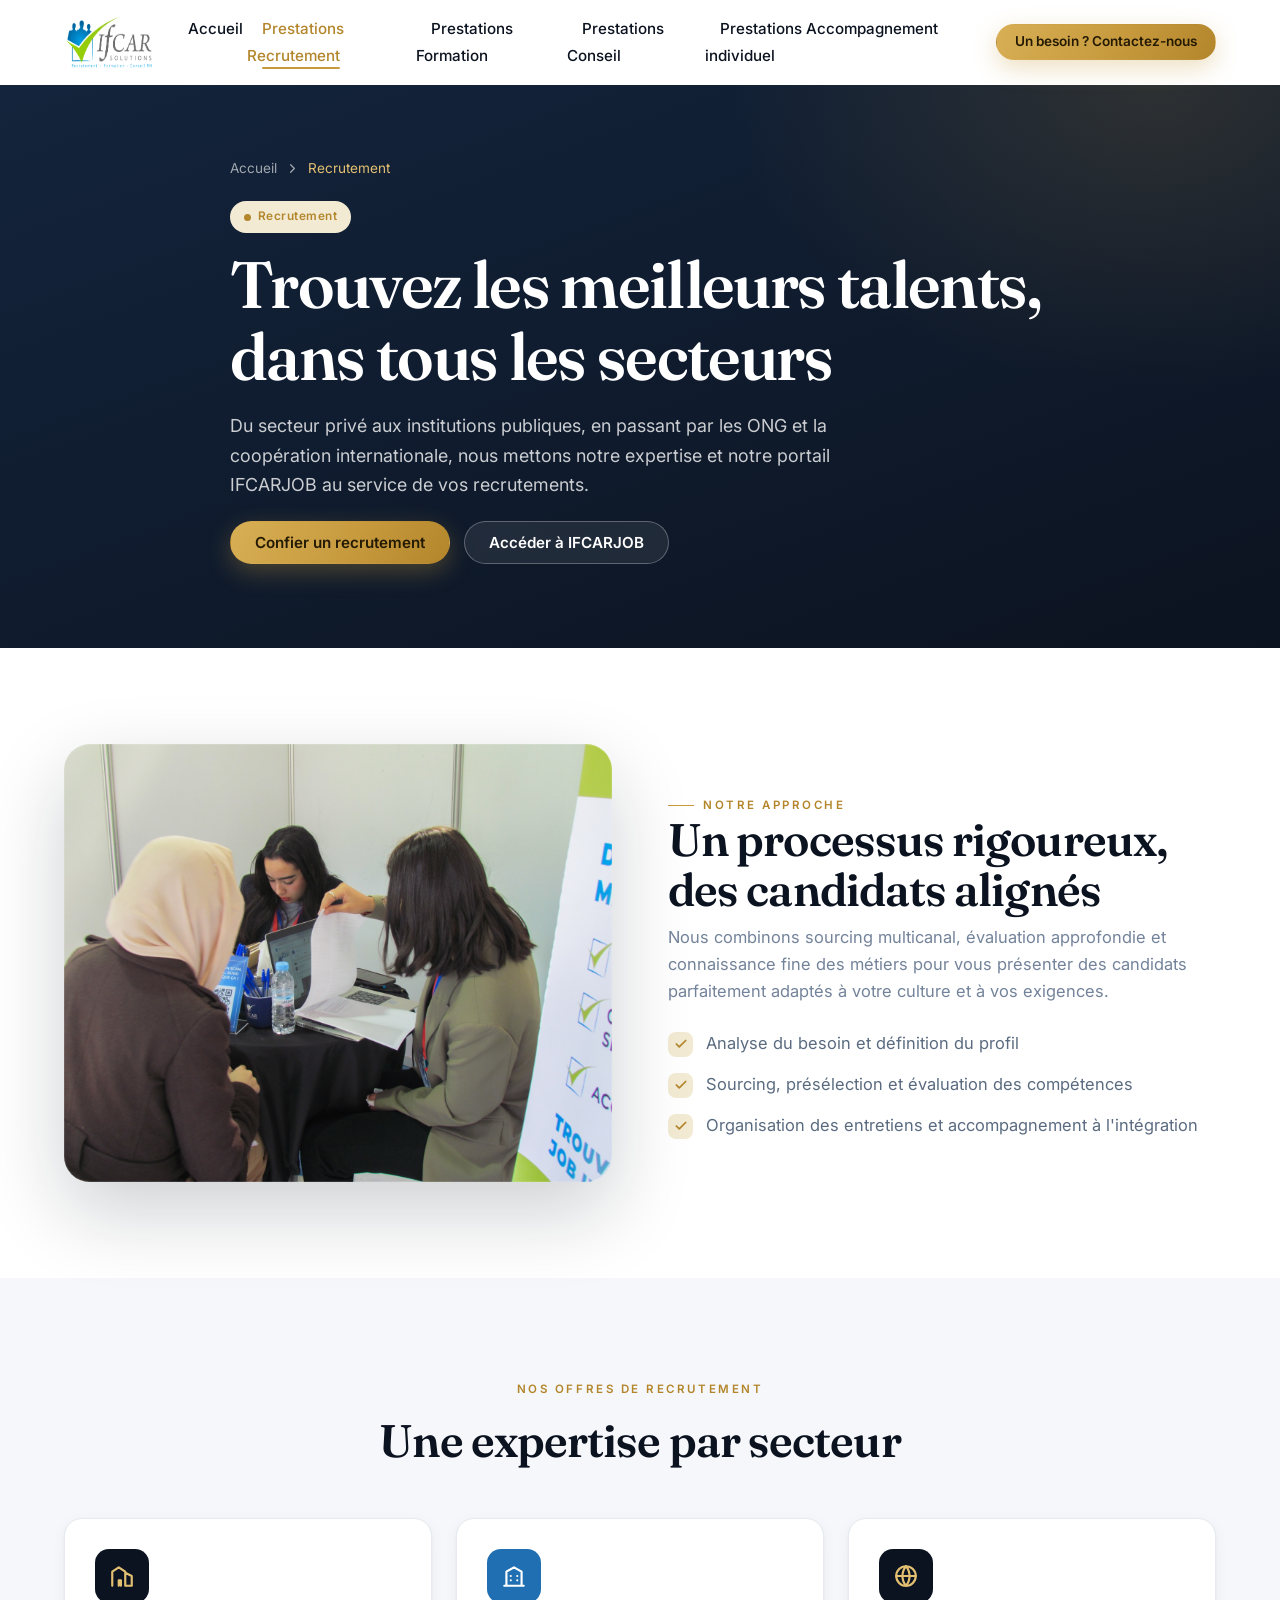
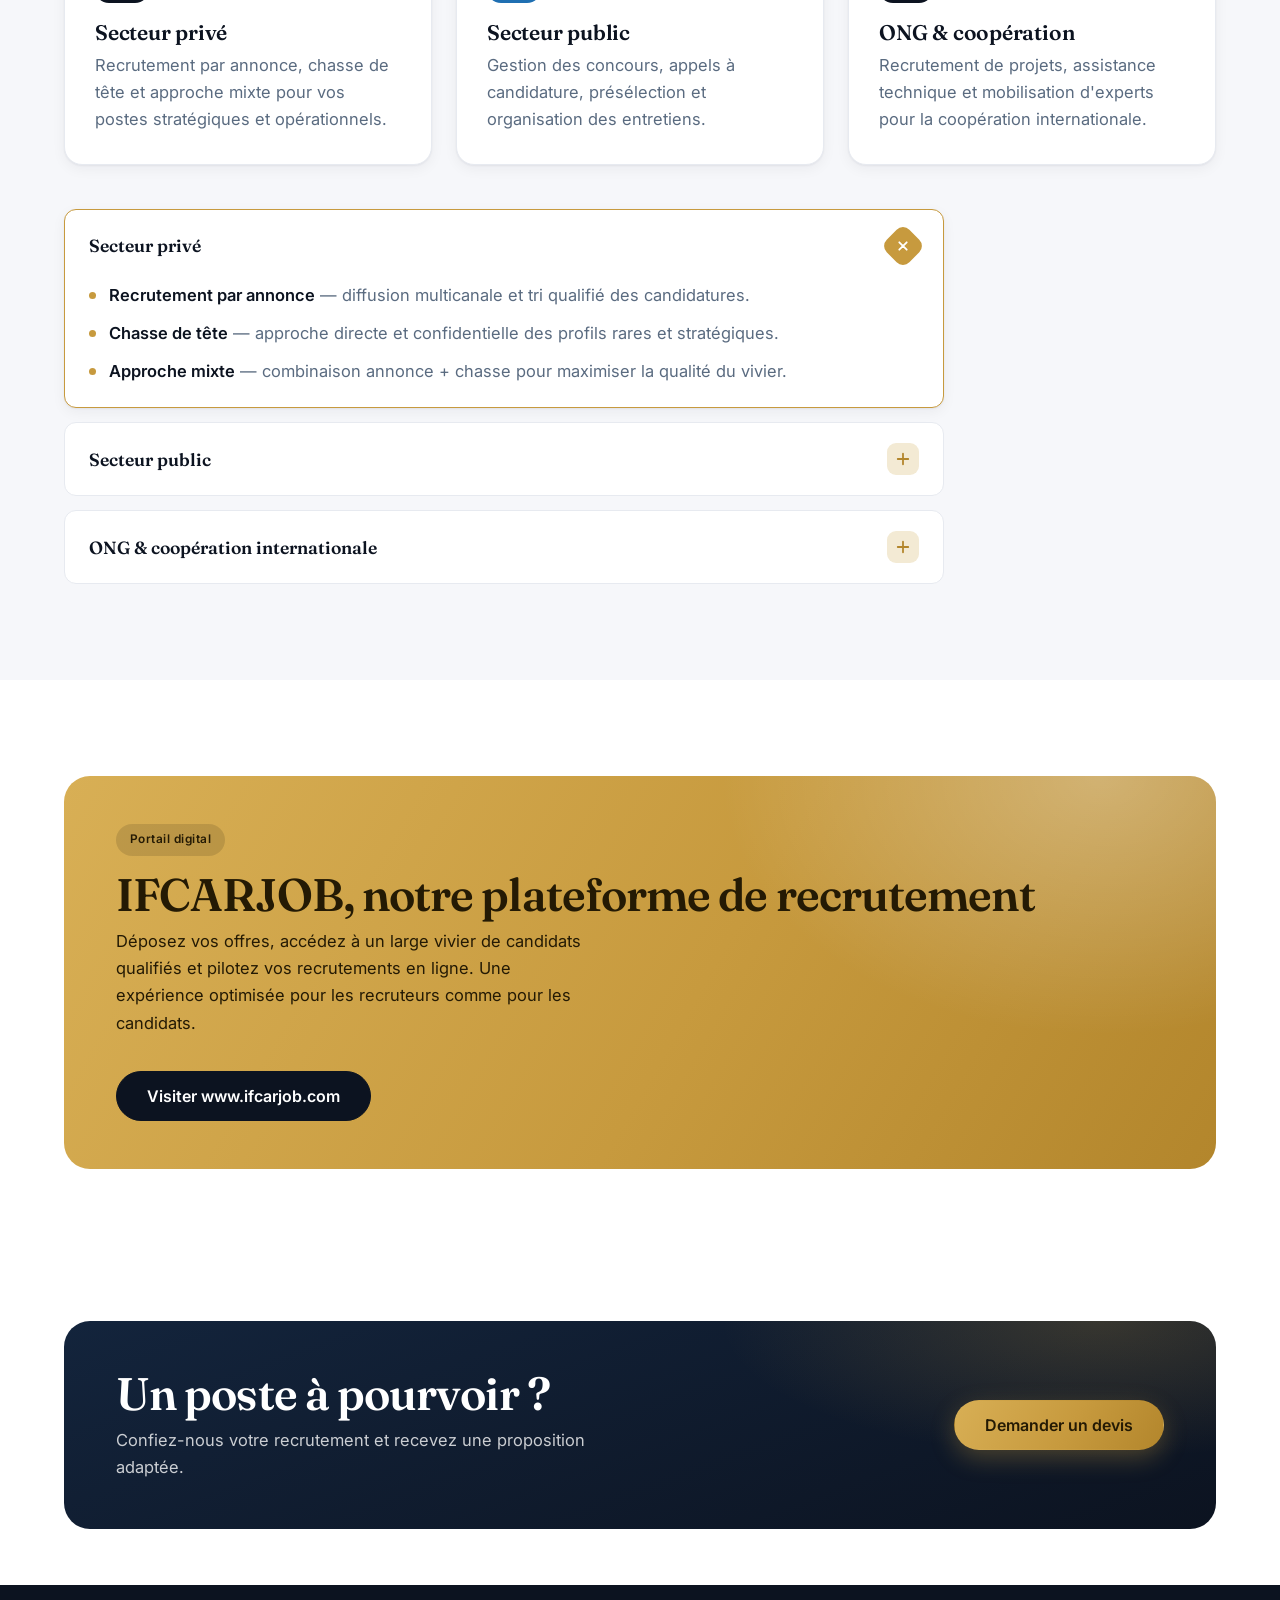
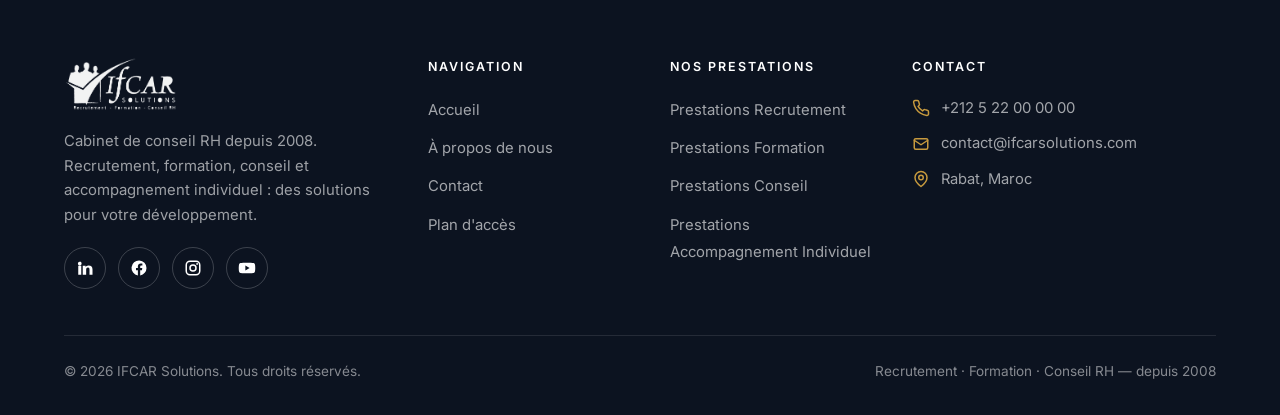
==== recrutement.html @ 1b77c503 "first commit" ====
<!DOCTYPE html>
<html lang="fr">
<head>
<meta charset="UTF-8" />
<meta name="viewport" content="width=device-width, initial-scale=1.0" />
<title>Recrutement — IFCAR Solutions | Privé, Public, ONG & Coopération</title>
<meta name="description" content="Solutions de recrutement IFCAR : secteur privé, public, ONG et coopération internationale. Portail IFCARJOB." />
<meta name="theme-color" content="#0c1320" />
<link rel="icon" type="image/png" sizes="32x32" href="assets/img/favicon-32.png" />
<link rel="apple-touch-icon" href="assets/img/favicon.png" />
<link rel="preconnect" href="https://fonts.googleapis.com" />
<link rel="preconnect" href="https://fonts.gstatic.com" crossorigin />
<link href="https://fonts.googleapis.com/css2?family=Fraunces:ital,opsz,wght@0,9..144,500;0,9..144,600;1,9..144,500&family=Inter:wght@400;500;600;700&display=swap" rel="stylesheet" />
<link rel="stylesheet" href="assets/css/style.css" />
</head>
<body>
<a class="skip-link" href="#main">Aller au contenu</a>

<header class="site-header">
  <div class="container nav">
    <a href="index.html" class="brand" aria-label="IFCAR Solutions — accueil"><img src="assets/img/logo.png" alt="IFCAR Solutions — Recrutement, Formation, Conseil RH" /></a>
    <nav class="nav-desktop" aria-label="Navigation principale">
      <ul class="nav-list">
        <li class="nav-item"><a href="index.html" class="nav-link" data-page="index.html">Accueil</a></li>
        <li class="nav-item"><a target="_blank" rel="noopener" href="recrutement.html" class="nav-link" data-page="recrutement.html">Prestations Recrutement</a></li>
        <li class="nav-item"><a target="_blank" rel="noopener" href="formation.html" class="nav-link" data-page="formation.html">Prestations Formation</a></li>
        <li class="nav-item"><a target="_blank" rel="noopener" href="conseil.html" class="nav-link" data-page="conseil.html">Prestations Conseil</a></li>
        <li class="nav-item"><a target="_blank" rel="noopener" href="accompagnement.html" class="nav-link" data-page="accompagnement.html">Prestations Accompagnement individuel</a></li>
      </ul>
    </nav>
    <div class="nav-actions">
      <a target="_blank" rel="noopener" href="contact.html" class="btn btn--gold btn--sm nav-contact">Un besoin ? Contactez-nous</a>
      <button class="burger" aria-label="Ouvrir le menu" aria-expanded="false" aria-controls="mobileNav"><span></span><span></span><span></span></button>
    </div>
  </div>
</header>

<div class="mobile-nav" id="mobileNav" aria-hidden="true">
  <nav class="mobile-nav__inner" aria-label="Navigation mobile">
    <a href="index.html" class="m-link" data-page="index.html">Accueil <svg viewBox="0 0 24 24" fill="none" stroke="currentColor" stroke-width="2"><path d="m9 6 6 6-6 6" stroke-linecap="round" stroke-linejoin="round"/></svg></a>
    <a target="_blank" rel="noopener" href="recrutement.html" class="m-link" data-page="recrutement.html">Prestations Recrutement <svg viewBox="0 0 24 24" fill="none" stroke="currentColor" stroke-width="2"><path d="m9 6 6 6-6 6" stroke-linecap="round" stroke-linejoin="round"/></svg></a>
    <a target="_blank" rel="noopener" href="formation.html" class="m-link" data-page="formation.html">Prestations Formation <svg viewBox="0 0 24 24" fill="none" stroke="currentColor" stroke-width="2"><path d="m9 6 6 6-6 6" stroke-linecap="round" stroke-linejoin="round"/></svg></a>
    <a target="_blank" rel="noopener" href="conseil.html" class="m-link" data-page="conseil.html">Prestations Conseil <svg viewBox="0 0 24 24" fill="none" stroke="currentColor" stroke-width="2"><path d="m9 6 6 6-6 6" stroke-linecap="round" stroke-linejoin="round"/></svg></a>
    <a target="_blank" rel="noopener" href="accompagnement.html" class="m-link" data-page="accompagnement.html">Prestations Accompagnement individuel <svg viewBox="0 0 24 24" fill="none" stroke="currentColor" stroke-width="2"><path d="m9 6 6 6-6 6" stroke-linecap="round" stroke-linejoin="round"/></svg></a>
    <a target="_blank" rel="noopener" href="contact.html" class="m-link" data-page="contact.html">Contact <svg viewBox="0 0 24 24" fill="none" stroke="currentColor" stroke-width="2"><path d="m9 6 6 6-6 6" stroke-linecap="round" stroke-linejoin="round"/></svg></a>
    <div class="mobile-nav__cta">
      <a target="_blank" rel="noopener" href="contact.html" class="btn btn--gold btn--lg">Un besoin ? Contactez-nous</a>
    </div>
    <div class="mobile-nav__foot">
      <div class="socials">
        <a href="#" aria-label="LinkedIn"><svg viewBox="0 0 24 24" fill="currentColor"><path d="M4.98 3.5A2.5 2.5 0 1 1 5 8.5a2.5 2.5 0 0 1-.02-5zM3 9h4v12H3zM9 9h3.8v1.7h.05c.53-1 1.83-2.05 3.77-2.05C20.5 8.65 22 10.8 22 14v7h-4v-6.2c0-1.5-.03-3.4-2.07-3.4-2.07 0-2.39 1.62-2.39 3.3V21H9z"/></svg></a>
        <a href="#" aria-label="Facebook"><svg viewBox="0 0 24 24" fill="currentColor"><path d="M22 12a10 10 0 1 0-11.5 9.9v-7H8v-2.9h2.5V9.8c0-2.5 1.5-3.9 3.8-3.9 1.1 0 2.2.2 2.2.2v2.5h-1.3c-1.2 0-1.6.8-1.6 1.6v1.8h2.8l-.45 2.9h-2.35v7A10 10 0 0 0 22 12z"/></svg></a>
        <a href="#" aria-label="Instagram"><svg viewBox="0 0 24 24" fill="none" stroke="currentColor" stroke-width="2"><rect x="3" y="3" width="18" height="18" rx="5"/><circle cx="12" cy="12" r="4"/><circle cx="17.5" cy="6.5" r="1.2" fill="currentColor" stroke="none"/></svg></a>
        <a href="#" aria-label="YouTube"><svg viewBox="0 0 24 24" fill="currentColor"><path d="M23 12s0-3.3-.4-4.8a2.5 2.5 0 0 0-1.8-1.8C19.3 5 12 5 12 5s-7.3 0-8.8.4a2.5 2.5 0 0 0-1.8 1.8C1 8.7 1 12 1 12s0 3.3.4 4.8a2.5 2.5 0 0 0 1.8 1.8C4.7 19 12 19 12 19s7.3 0 8.8-.4a2.5 2.5 0 0 0 1.8-1.8C23 15.3 23 12 23 12zM9.8 15.3V8.7l5.7 3.3z"/></svg></a>
      </div>
      <div class="m-contact">
        <a href="tel:+212522000000"><svg viewBox="0 0 24 24" fill="none" stroke="currentColor" stroke-width="2"><path d="M22 16.9v3a2 2 0 0 1-2.2 2 19.8 19.8 0 0 1-8.6-3 19.5 19.5 0 0 1-6-6 19.8 19.8 0 0 1-3-8.6A2 2 0 0 1 4.1 2h3a2 2 0 0 1 2 1.7c.1 1 .4 1.9.7 2.8a2 2 0 0 1-.5 2.1L8.1 9.9a16 16 0 0 0 6 6l1.3-1.3a2 2 0 0 1 2.1-.4c.9.3 1.8.6 2.8.7a2 2 0 0 1 1.7 2z" stroke-linecap="round" stroke-linejoin="round"/></svg>+212 5 22 00 00 00</a>
        <a href="mailto:contact@ifcarsolutions.com"><svg viewBox="0 0 24 24" fill="none" stroke="currentColor" stroke-width="2"><rect x="3" y="5" width="18" height="14" rx="2"/><path d="m3 7 9 6 9-6" stroke-linecap="round" stroke-linejoin="round"/></svg>contact@ifcarsolutions.com</a>
      </div>
    </div>
  </nav>
</div>

<main id="main">

<section class="page-hero">
  <div class="container page-hero__inner">
    <nav class="breadcrumb"><a href="index.html">Accueil</a><svg viewBox="0 0 24 24" fill="none" stroke="currentColor" stroke-width="2"><path d="m9 6 6 6-6 6" stroke-linecap="round" stroke-linejoin="round"/></svg><span>Recrutement</span></nav>
    <span class="pill"><span class="dot"></span>Recrutement</span>
    <h1 class="mt-s">Trouvez les meilleurs talents, dans tous les secteurs</h1>
    <p>Du secteur privé aux institutions publiques, en passant par les ONG et la coopération internationale, nous mettons notre expertise et notre portail IFCARJOB au service de vos recrutements.</p>
    <div class="btn-row mt"><a target="_blank" rel="noopener" href="contact.html" class="btn btn--gold">Confier un recrutement</a><a href="https://www.ifcarjob.com" target="_blank" rel="noopener" class="btn btn--ghost-light">Accéder à IFCARJOB</a></div>
  </div>
</section>

<section class="section">
  <div class="container">
    <div class="split">
      <div class="split__media media-frame reveal"><img src="assets/img/recrutement-conseil.jpg" alt="Entretien de recrutement IFCAR Solutions" /></div>
      <div class="reveal" data-d="2">
        <span class="eyebrow">Notre approche</span>
        <h2>Un processus rigoureux, des candidats alignés</h2>
        <p class="muted mt-s">Nous combinons sourcing multicanal, évaluation approfondie et connaissance fine des métiers pour vous présenter des candidats parfaitement adaptés à votre culture et à vos exigences.</p>
        <ul class="check-list">
          <li><span class="tick"><svg viewBox="0 0 24 24" fill="none" stroke="currentColor" stroke-width="3"><path d="M20 6 9 17l-5-5" stroke-linecap="round" stroke-linejoin="round"/></svg></span><span>Analyse du besoin et définition du profil</span></li>
          <li><span class="tick"><svg viewBox="0 0 24 24" fill="none" stroke="currentColor" stroke-width="3"><path d="M20 6 9 17l-5-5" stroke-linecap="round" stroke-linejoin="round"/></svg></span><span>Sourcing, présélection et évaluation des compétences</span></li>
          <li><span class="tick"><svg viewBox="0 0 24 24" fill="none" stroke="currentColor" stroke-width="3"><path d="M20 6 9 17l-5-5" stroke-linecap="round" stroke-linejoin="round"/></svg></span><span>Organisation des entretiens et accompagnement à l'intégration</span></li>
        </ul>
      </div>
    </div>
  </div>
</section>

<section class="section section--soft">
  <div class="container">
    <div class="section-head center reveal">
      <span class="eyebrow eyebrow--center">Nos offres de recrutement</span>
      <h2>Une expertise par secteur</h2>
    </div>
    <div class="grid g-3" style="margin-bottom:44px">
      <div class="card svc reveal" data-d="1"><div class="ic"><svg viewBox="0 0 24 24" fill="none" stroke="currentColor" stroke-width="2"><path d="M3 21V8l6-4 6 4v13M9 21v-5h2v5M15 21h6V12l-6-3" stroke-linecap="round" stroke-linejoin="round"/></svg></div><h3>Secteur privé</h3><p>Recrutement par annonce, chasse de tête et approche mixte pour vos postes stratégiques et opérationnels.</p></div>
      <div class="card svc is-green reveal" data-d="2"><div class="ic"><svg viewBox="0 0 24 24" fill="none" stroke="currentColor" stroke-width="2"><path d="M3 21h18M5 21V8l7-4 7 4v13M9 12h.01M15 12h.01M9 16h.01M15 16h.01" stroke-linecap="round" stroke-linejoin="round"/></svg></div><h3>Secteur public</h3><p>Gestion des concours, appels à candidature, présélection et organisation des entretiens.</p></div>
      <div class="card svc reveal" data-d="3"><div class="ic"><svg viewBox="0 0 24 24" fill="none" stroke="currentColor" stroke-width="2"><circle cx="12" cy="12" r="9"/><path d="M3 12h18M12 3a14 14 0 0 1 0 18 14 14 0 0 1 0-18z" stroke-linecap="round" stroke-linejoin="round"/></svg></div><h3>ONG & coopération</h3><p>Recrutement de projets, assistance technique et mobilisation d'experts pour la coopération internationale.</p></div>
    </div>

    <div class="accordion" data-single="true">
      <div class="acc-item open">
        <button class="acc-head">Secteur privé <span class="plus"><svg viewBox="0 0 24 24" fill="none" stroke="currentColor" stroke-width="2.4"><path d="M12 5v14M5 12h14" stroke-linecap="round"/></svg></span></button>
        <div class="acc-body"><div class="acc-body__inner"><ul>
          <li><strong>Recrutement par annonce</strong> — diffusion multicanale et tri qualifié des candidatures.</li>
          <li><strong>Chasse de tête</strong> — approche directe et confidentielle des profils rares et stratégiques.</li>
          <li><strong>Approche mixte</strong> — combinaison annonce + chasse pour maximiser la qualité du vivier.</li>
        </ul></div></div>
      </div>
      <div class="acc-item">
        <button class="acc-head">Secteur public <span class="plus"><svg viewBox="0 0 24 24" fill="none" stroke="currentColor" stroke-width="2.4"><path d="M12 5v14M5 12h14" stroke-linecap="round"/></svg></span></button>
        <div class="acc-body"><div class="acc-body__inner"><ul>
          <li><strong>Gestion des concours</strong> — organisation complète et conforme à la réglementation.</li>
          <li><strong>Appels à candidature</strong> — rédaction, diffusion et gestion des candidatures.</li>
          <li><strong>Présélection</strong> — évaluation objective sur la base de critères définis.</li>
          <li><strong>Organisation des entretiens</strong> — logistique, jurys et grilles d'évaluation.</li>
        </ul></div></div>
      </div>
      <div class="acc-item">
        <button class="acc-head">ONG & coopération internationale <span class="plus"><svg viewBox="0 0 24 24" fill="none" stroke="currentColor" stroke-width="2.4"><path d="M12 5v14M5 12h14" stroke-linecap="round"/></svg></span></button>
        <div class="acc-body"><div class="acc-body__inner"><ul>
          <li><strong>Recrutement de projets</strong> — mobilisation rapide d'équipes pour vos programmes.</li>
          <li><strong>Assistance technique</strong> — identification et mise à disposition d'experts qualifiés.</li>
          <li><strong>Conformité bailleurs</strong> — processus alignés sur les exigences des partenaires internationaux.</li>
        </ul></div></div>
      </div>
    </div>
  </div>
</section>

<section class="section">
  <div class="container">
    <div class="cta-band cta-band--gold reveal">
      <div class="cta-band__inner">
        <div>
          <span class="pill" style="background:rgba(0,0,0,.12);color:#241a04">Portail digital</span>
          <h2 style="margin-top:14px">IFCARJOB, notre plateforme de recrutement</h2>
          <p>Déposez vos offres, accédez à un large vivier de candidats qualifiés et pilotez vos recrutements en ligne. Une expérience optimisée pour les recruteurs comme pour les candidats.</p>
        </div>
        <div class="btn-row"><a href="https://www.ifcarjob.com" target="_blank" rel="noopener" class="btn btn--primary btn--lg">Visiter www.ifcarjob.com</a></div>
      </div>
    </div>
  </div>
</section>

<section class="section--tight">
  <div class="container">
    <div class="cta-band reveal">
      <div class="cta-band__inner">
        <div><h2>Un poste à pourvoir ?</h2><p>Confiez-nous votre recrutement et recevez une proposition adaptée.</p></div>
        <div class="btn-row"><a target="_blank" rel="noopener" href="contact.html" class="btn btn--gold btn--lg">Demander un devis</a></div>
      </div>
    </div>
  </div>
</section>

</main>

<footer class="footer">
  <div class="container">
    <div class="footer__grid">
      <div class="footer__brand">
        <img src="assets/img/logo.png" alt="IFCAR Solutions" />
        <p>Cabinet de conseil RH depuis 2008. Recrutement, formation, conseil et accompagnement individuel : des solutions pour votre développement.</p>
        <div class="socials">
          <a href="#" aria-label="LinkedIn"><svg viewBox="0 0 24 24" fill="currentColor"><path d="M4.98 3.5A2.5 2.5 0 1 1 5 8.5a2.5 2.5 0 0 1-.02-5zM3 9h4v12H3zM9 9h3.8v1.7h.05c.53-1 1.83-2.05 3.77-2.05C20.5 8.65 22 10.8 22 14v7h-4v-6.2c0-1.5-.03-3.4-2.07-3.4-2.07 0-2.39 1.62-2.39 3.3V21H9z"/></svg></a>
          <a href="#" aria-label="Facebook"><svg viewBox="0 0 24 24" fill="currentColor"><path d="M22 12a10 10 0 1 0-11.5 9.9v-7H8v-2.9h2.5V9.8c0-2.5 1.5-3.9 3.8-3.9 1.1 0 2.2.2 2.2.2v2.5h-1.3c-1.2 0-1.6.8-1.6 1.6v1.8h2.8l-.45 2.9h-2.35v7A10 10 0 0 0 22 12z"/></svg></a>
          <a href="#" aria-label="Instagram"><svg viewBox="0 0 24 24" fill="none" stroke="currentColor" stroke-width="2"><rect x="3" y="3" width="18" height="18" rx="5"/><circle cx="12" cy="12" r="4"/><circle cx="17.5" cy="6.5" r="1.2" fill="currentColor" stroke="none"/></svg></a>
          <a href="#" aria-label="YouTube"><svg viewBox="0 0 24 24" fill="currentColor"><path d="M23 12s0-3.3-.4-4.8a2.5 2.5 0 0 0-1.8-1.8C19.3 5 12 5 12 5s-7.3 0-8.8.4a2.5 2.5 0 0 0-1.8 1.8C1 8.7 1 12 1 12s0 3.3.4 4.8a2.5 2.5 0 0 0 1.8 1.8C4.7 19 12 19 12 19s7.3 0 8.8-.4a2.5 2.5 0 0 0 1.8-1.8C23 15.3 23 12 23 12zM9.8 15.3V8.7l5.7 3.3z"/></svg></a>
        </div>
      </div>
      <div><h5>Navigation</h5><ul><li><a href="index.html">Accueil</a></li><li><a target="_blank" rel="noopener" href="a-propos.html">À propos de nous</a></li><li><a target="_blank" rel="noopener" href="contact.html">Contact</a></li><li><a target="_blank" rel="noopener" href="contact.html#map">Plan d'accès</a></li></ul></div>
      <div><h5>Nos prestations</h5><ul><li><a target="_blank" rel="noopener" href="recrutement.html">Prestations Recrutement</a></li><li><a target="_blank" rel="noopener" href="formation.html">Prestations Formation</a></li><li><a target="_blank" rel="noopener" href="conseil.html">Prestations Conseil</a></li><li><a target="_blank" rel="noopener" href="accompagnement.html">Prestations Accompagnement Individuel</a></li></ul></div>
      <div>
        <h5>Contact</h5>
        <ul class="foot-contact">
          <li><svg viewBox="0 0 24 24" fill="none" stroke="currentColor" stroke-width="2"><path d="M22 16.9v3a2 2 0 0 1-2.2 2 19.8 19.8 0 0 1-8.6-3 19.5 19.5 0 0 1-6-6 19.8 19.8 0 0 1-3-8.6A2 2 0 0 1 4.1 2h3a2 2 0 0 1 2 1.7c.1 1 .4 1.9.7 2.8a2 2 0 0 1-.5 2.1L8.1 9.9a16 16 0 0 0 6 6l1.3-1.3a2 2 0 0 1 2.1-.4c.9.3 1.8.6 2.8.7a2 2 0 0 1 1.7 2z" stroke-linecap="round" stroke-linejoin="round"/></svg><a href="tel:+212522000000">+212 5 22 00 00 00</a></li>
          <li><svg viewBox="0 0 24 24" fill="none" stroke="currentColor" stroke-width="2"><rect x="3" y="5" width="18" height="14" rx="2"/><path d="m3 7 9 6 9-6" stroke-linecap="round" stroke-linejoin="round"/></svg><a href="mailto:contact@ifcarsolutions.com">contact@ifcarsolutions.com</a></li>
          <li><svg viewBox="0 0 24 24" fill="none" stroke="currentColor" stroke-width="2"><path d="M20 10c0 6-8 12-8 12s-8-6-8-12a8 8 0 0 1 16 0z" stroke-linecap="round" stroke-linejoin="round"/><circle cx="12" cy="10" r="3"/></svg><span>Rabat, Maroc</span></li>
        </ul>
      </div>
    </div>
    <div class="footer__bottom">
      <span>© <span id="year">2026</span> IFCAR Solutions. Tous droits réservés.</span>
      <span>Recrutement · Formation · Conseil RH — depuis 2008</span>
    </div>
  </div>
</footer>

<a target="_blank" rel="noopener" href="contact.html" class="btn btn--gold float-cta">Prendre RDV</a>

<script src="assets/js/main.js"></script>
</body>
</html>
---- assets/css/style.css ----
/* =================================================================
   IFCAR SOLUTIONS — Proposition 4
   « Editorial Corporate » — design premium, sombre & doré
   ================================================================= */

/* ---------- Tokens ---------- */
:root{
  --ink:#0c1320;          /* near-black navy */
  --ink-2:#111c2e;
  --navy:#0f2138;         /* deep brand navy */
  --navy-soft:#16304f;
  --slate:#5a6b80;
  --muted:#73839a;
  --line:#e7eaf0;
  --line-2:#1e3149;       /* on dark */
  --paper:#ffffff;
  --paper-2:#f6f7fa;      /* soft grey section */
  --paper-3:#eef1f6;
  --cream:#f8f5ee;        /* warm soft for accent areas */

  --gold:#c79a3e;         /* primary accent — gold */
  --gold-2:#b3862c;
  --gold-soft:#f3ead4;
  --blue:#1f6fb2;         /* secondary accent — IFCAR blue */
  --blue-2:#175a92;
  --blue-soft:#e7f0f8;

  --grad-gold:linear-gradient(120deg,#d8af55 0%,#c79a3e 55%,#b3862c 100%);
  --grad-navy:linear-gradient(160deg,#13243c 0%,#0c1320 100%);

  --radius:18px;
  --radius-sm:12px;
  --radius-lg:26px;
  --shadow-sm:0 1px 2px rgba(12,19,32,.05),0 4px 14px rgba(12,19,32,.05);
  --shadow:0 10px 40px rgba(12,19,32,.10);
  --shadow-lg:0 30px 80px rgba(12,19,32,.20);

  --ff-serif:"Fraunces",Georgia,"Times New Roman",serif;
  --ff-sans:"Inter",system-ui,-apple-system,Segoe UI,Roboto,Helvetica,Arial,sans-serif;
  --container:1200px;
}

/* ---------- Reset ---------- */
*,*::before,*::after{box-sizing:border-box}
*{margin:0}
html{scroll-behavior:smooth;-webkit-text-size-adjust:100%}
body{
  font-family:var(--ff-sans);
  color:var(--ink);
  background:var(--paper);
  line-height:1.65;
  font-size:16.5px;
  -webkit-font-smoothing:antialiased;
  text-rendering:optimizeLegibility;
  overflow-x:hidden;
}
img{max-width:100%;display:block;height:auto}
a{color:inherit;text-decoration:none}
button{font-family:inherit;cursor:pointer}
ul{list-style:none;padding:0}
svg{display:block}

/* ---------- Typography ---------- */
h1,h2,h3,h4{font-family:var(--ff-serif);font-weight:600;line-height:1.1;letter-spacing:-.01em;color:var(--ink)}
h1{font-size:clamp(2.5rem,5.4vw,4.1rem);letter-spacing:-.025em}
h2{font-size:clamp(1.9rem,3.6vw,2.85rem);letter-spacing:-.02em}
h3{font-size:1.32rem;letter-spacing:-.01em}
h4{font-size:1.06rem}
h1 .accent,h2 .accent{color:var(--gold-2);font-style:italic}
p{color:var(--slate)}
.muted{color:var(--muted)}
strong{color:var(--ink);font-weight:600}

.container{width:100%;max-width:var(--container);margin-inline:auto;padding-inline:24px}

.eyebrow{
  display:inline-flex;align-items:center;gap:9px;
  font-family:var(--ff-sans);font-weight:600;font-size:.72rem;letter-spacing:.22em;
  text-transform:uppercase;color:var(--gold-2);
}
.eyebrow::before{content:"";width:26px;height:1.5px;background:var(--gold);display:inline-block}
.eyebrow--center{justify-content:center}
.eyebrow--center::before{display:none}
.eyebrow--light{color:#d8b25e}

.lead{font-size:1.12rem;color:var(--slate);max-width:62ch}
.center{text-align:center}
.mt-s{margin-top:.55rem}.mt{margin-top:1.3rem}.mt-l{margin-top:2.2rem}

/* ---------- Buttons ---------- */
.btn{
  display:inline-flex;align-items:center;justify-content:center;gap:10px;
  font-family:var(--ff-sans);font-weight:600;font-size:.95rem;
  padding:13px 24px;border-radius:999px;border:1px solid transparent;
  transition:transform .25s,box-shadow .25s,background .25s,color .25s,border-color .25s;
  white-space:nowrap;line-height:1;
}
.btn svg{width:18px;height:18px}
.btn--primary{background:var(--ink);color:#fff;border-color:var(--ink)}
.btn--primary:hover{transform:translateY(-2px);box-shadow:var(--shadow);background:#1a2740}
.btn--gold{background:var(--grad-gold);color:#241a04;border-color:transparent;box-shadow:0 8px 24px rgba(199,154,62,.32)}
.btn--gold:hover{transform:translateY(-2px);box-shadow:0 14px 34px rgba(199,154,62,.42)}
.btn--blue{background:var(--blue);color:#fff}
.btn--blue:hover{transform:translateY(-2px);background:var(--blue-2);box-shadow:var(--shadow)}
.btn--outline{background:transparent;color:var(--ink);border-color:#cfd6e0}
.btn--outline:hover{border-color:var(--ink);transform:translateY(-2px)}
.btn--ghost-light{background:rgba(255,255,255,.08);color:#fff;border-color:rgba(255,255,255,.28);backdrop-filter:blur(6px)}
.btn--ghost-light:hover{background:rgba(255,255,255,.16);transform:translateY(-2px)}
.btn--lg{padding:16px 30px;font-size:1rem}
.btn--sm{padding:10px 18px;font-size:.85rem}
.btn-row{display:flex;flex-wrap:wrap;gap:14px;align-items:center}

.pill{
  display:inline-flex;align-items:center;gap:7px;font-family:var(--ff-sans);
  font-weight:600;font-size:.74rem;letter-spacing:.04em;
  padding:6px 14px;border-radius:999px;background:var(--gold-soft);color:var(--gold-2);
}
.pill.green{background:var(--blue-soft);color:var(--blue-2)}
.pill .dot{width:7px;height:7px;border-radius:50%;background:currentColor}

.skip-link{position:absolute;left:-999px;top:0;background:var(--ink);color:#fff;padding:10px 16px;z-index:200;border-radius:0 0 8px 0}
.skip-link:focus{left:0}

/* ---------- Header ---------- */
.site-header{
  position:sticky;top:0;z-index:90;
  background:rgba(255,255,255,.82);
  backdrop-filter:saturate(160%) blur(14px);
  border-bottom:1px solid transparent;
  transition:transform .4s cubic-bezier(.4,0,.2,1),background .3s,border-color .3s,box-shadow .3s;
}
.site-header.scrolled{border-bottom-color:var(--line);box-shadow:0 8px 30px rgba(12,19,32,.06)}
.site-header.nav-hidden{transform:translateY(-100%)}
.nav{display:flex;align-items:center;justify-content:space-between;gap:20px;height:84px;transition:height .3s}
.site-header.scrolled .nav{height:70px}
.brand img{height:54px;width:auto;transition:height .3s}
.site-header.scrolled .brand img{height:46px}

.nav-desktop{margin-left:auto}
.nav-list{display:flex;align-items:center;gap:4px}
.nav-link{
  position:relative;font-weight:500;font-size:.95rem;color:var(--ink);
  padding:10px 15px;border-radius:10px;transition:color .2s,background .2s;
}
.nav-link::after{
  content:"";position:absolute;left:15px;right:15px;bottom:6px;height:2px;
  background:var(--gold);transform:scaleX(0);transform-origin:left;
  transition:transform .28s ease;border-radius:2px;
}
.nav-link:hover{color:var(--gold-2)}
.nav-link:hover::after,.nav-link.active::after{transform:scaleX(1)}
.nav-link.active{color:var(--gold-2)}

.nav-actions{display:flex;align-items:center;gap:14px;margin-left:18px}
.nav-contact{display:inline-flex}

/* burger */
.burger{display:none;width:46px;height:46px;border:1px solid var(--line);border-radius:12px;background:#fff;position:relative}
.burger span{position:absolute;left:12px;right:12px;height:2px;background:var(--ink);border-radius:2px;transition:.3s;top:50%}
.burger span:nth-child(1){transform:translateY(-7px)}
.burger span:nth-child(3){transform:translateY(7px)}
body.nav-open .burger span:nth-child(1){transform:rotate(45deg)}
body.nav-open .burger span:nth-child(2){opacity:0}
body.nav-open .burger span:nth-child(3){transform:rotate(-45deg)}

/* mobile nav */
.mobile-nav{
  position:fixed;inset:0;z-index:80;background:var(--ink);color:#fff;
  padding:96px 24px 32px;transform:translateY(-100%);transition:transform .45s cubic-bezier(.4,0,.2,1);
  overflow-y:auto;visibility:hidden;
}
.mobile-nav.open{transform:translateY(0);visibility:visible}
.mobile-nav__inner{max-width:560px;margin-inline:auto;display:flex;flex-direction:column}
.m-link{
  display:flex;align-items:center;justify-content:space-between;
  font-family:var(--ff-serif);font-size:1.5rem;padding:16px 4px;
  border-bottom:1px solid rgba(255,255,255,.12);color:#fff;
}
.m-link svg{width:22px;height:22px;color:var(--gold)}
.m-link.active{color:var(--gold)}
.mobile-nav__cta{display:grid;gap:12px;margin-top:26px}
.mobile-nav__foot{margin-top:30px;border-top:1px solid rgba(255,255,255,.12);padding-top:24px}
.socials{display:flex;gap:12px}
.socials a{width:42px;height:42px;border-radius:50%;border:1px solid rgba(255,255,255,.2);display:grid;place-items:center;color:#fff;transition:.25s}
.socials a:hover{background:var(--gold);border-color:var(--gold);color:var(--ink)}
.socials svg{width:18px;height:18px}
.m-contact{margin-top:20px;display:grid;gap:12px}
.m-contact a{display:flex;align-items:center;gap:10px;color:rgba(255,255,255,.85)}
.m-contact svg{width:18px;height:18px;color:var(--gold)}

/* ---------- Section rhythm ---------- */
.section{padding:96px 0}
.section--tight{padding:56px 0}
.section--soft{background:var(--paper-2)}
.section--cream{background:var(--cream)}
.section--dark{background:var(--ink);color:#fff}
.section--dark h1,.section--dark h2,.section--dark h3,.section--dark h4{color:#fff}
.section--dark p{color:rgba(255,255,255,.72)}
.section-head{max-width:760px;margin-bottom:52px}
.section-head.center{margin-inline:auto;text-align:center}
.section-head h2{margin-top:14px}
.section-head .lead{margin-top:16px}
.section-head.center .lead{margin-inline:auto}

/* ---------- Hero (home) ---------- */
.hero{position:relative;background:var(--grad-navy);color:#fff;overflow:hidden;isolation:isolate}
.hero::before{
  content:"";position:absolute;inset:0;z-index:-1;
  background:
    radial-gradient(60% 80% at 85% 10%,rgba(199,154,62,.20),transparent 60%),
    radial-gradient(50% 60% at 8% 90%,rgba(31,111,178,.22),transparent 60%);
}
.hero::after{
  content:"";position:absolute;inset:0;z-index:-1;opacity:.4;
  background-image:linear-gradient(rgba(255,255,255,.04) 1px,transparent 1px),linear-gradient(90deg,rgba(255,255,255,.04) 1px,transparent 1px);
  background-size:64px 64px;mask-image:radial-gradient(circle at 50% 30%,#000,transparent 80%);
}
.hero__inner{padding:104px 0 110px;display:grid;grid-template-columns:1.15fr .85fr;gap:56px;align-items:center}
.hero__inner--simple{grid-template-columns:1fr;max-width:920px;padding:42px 0 48px}
.hero__inner--simple h1{font-size:clamp(1.8rem,3.4vw,2.6rem);margin-top:12px}
.hero__inner--simple p{max-width:64ch;font-size:1.04rem;margin-top:14px}
.hero__inner--simple .btn-row{margin-top:24px}
#metiers{padding-top:60px;scroll-margin-top:80px}
.hero h1{color:#fff;margin-top:18px}
.hero h1 .accent{color:#e3c071}
.hero p{color:rgba(255,255,255,.78);font-size:1.16rem;max-width:54ch;margin-top:20px}
.hero .btn-row{margin-top:34px}
.hero__meta{display:flex;gap:34px;margin-top:46px;flex-wrap:wrap}
.hero__meta .m{display:flex;flex-direction:column}
.hero__meta .m b{font-family:var(--ff-serif);font-size:2rem;color:#fff;line-height:1}
.hero__meta .m span{font-size:.82rem;color:rgba(255,255,255,.6);margin-top:6px;letter-spacing:.02em}
.hero__meta .m+ .m{padding-left:34px;border-left:1px solid rgba(255,255,255,.14)}

/* hero side card stack */
.hero__aside{position:relative}
.hero-card{
  background:rgba(255,255,255,.06);border:1px solid rgba(255,255,255,.14);
  border-radius:var(--radius-lg);padding:30px;backdrop-filter:blur(8px);
}
.hero-card h3{color:#fff;font-size:1.15rem}
.hero-card .hc-row{display:flex;align-items:center;gap:14px;padding:15px 0;border-bottom:1px solid rgba(255,255,255,.1)}
.hero-card .hc-row:last-child{border-bottom:0;padding-bottom:0}
.hero-card .hc-ic{width:42px;height:42px;border-radius:12px;background:rgba(199,154,62,.16);color:#e3c071;display:grid;place-items:center;flex:none}
.hero-card .hc-ic svg{width:22px;height:22px}
.hero-card .hc-row strong{color:#fff;display:block;font-size:.98rem}
.hero-card .hc-row small{color:rgba(255,255,255,.6);font-size:.82rem}

/* page hero (interior) */
.page-hero{position:relative;background:var(--grad-navy);color:#fff;overflow:hidden;isolation:isolate}
.page-hero::before{content:"";position:absolute;inset:0;z-index:-1;background:radial-gradient(55% 90% at 90% 0%,rgba(199,154,62,.16),transparent 60%)}
.page-hero__inner{padding:72px 0 84px;max-width:820px}
.page-hero h1{color:#fff;margin-top:16px}
.page-hero p{color:rgba(255,255,255,.78);font-size:1.12rem;margin-top:18px;max-width:60ch}
.breadcrumb{display:flex;align-items:center;gap:8px;font-size:.85rem;color:rgba(255,255,255,.6);margin-bottom:22px}
.breadcrumb a{color:rgba(255,255,255,.6)}
.breadcrumb a:hover{color:#e3c071}
.breadcrumb svg{width:15px;height:15px}
.breadcrumb span{color:#e3c071}

/* ---------- Grids ---------- */
.grid{display:grid;gap:24px}
.g-2{grid-template-columns:repeat(2,1fr)}
.g-3{grid-template-columns:repeat(3,1fr)}
.g-4{grid-template-columns:repeat(4,1fr)}

/* ---------- Cards ---------- */
.card{
  background:#fff;border:1px solid var(--line);border-radius:var(--radius);
  padding:30px;box-shadow:var(--shadow-sm);transition:transform .3s,box-shadow .3s,border-color .3s;
}
.card .ic{
  width:54px;height:54px;border-radius:14px;display:grid;place-items:center;
  background:var(--ink);color:#e3c071;margin-bottom:18px;
}
.card .ic svg{width:26px;height:26px}
.card h3{margin-bottom:8px}
.card.is-green .ic{background:var(--blue);color:#fff}

/* service card with index + arrow */
.card.svc{position:relative;overflow:hidden}
.card.svc::before{
  content:"";position:absolute;left:0;top:0;height:3px;width:100%;
  background:var(--grad-gold);transform:scaleX(0);transform-origin:left;transition:transform .35s;
}
.card.svc.is-green::before{background:linear-gradient(120deg,var(--blue),var(--blue-2))}
.card--link:hover{transform:translateY(-6px);box-shadow:var(--shadow);border-color:transparent}
.card--link:hover.svc::before{transform:scaleX(1)}
.card .more{
  display:inline-flex;align-items:center;gap:8px;margin-top:18px;
  font-weight:600;font-size:.9rem;color:var(--gold-2);
}
.card.is-green .more{color:var(--blue-2)}
.card .more svg{width:17px;height:17px;transition:transform .25s}
.card--link:hover .more svg{transform:translateX(5px)}

/* numbered bento for "domaines" */
.bento{display:grid;grid-template-columns:repeat(12,1fr);gap:22px}
.bento .b{
  background:#fff;border:1px solid var(--line);border-radius:var(--radius);
  padding:32px;position:relative;overflow:hidden;transition:transform .3s,box-shadow .3s;
  display:flex;flex-direction:column;
}
.bento .b:hover{transform:translateY(-5px);box-shadow:var(--shadow)}
.bento .b__idx{font-family:var(--ff-serif);font-size:.95rem;color:var(--gold-2);letter-spacing:.05em}
.bento .b .ic{width:54px;height:54px;border-radius:14px;display:grid;place-items:center;background:var(--ink);color:#e3c071;margin:0 0 18px}
.bento .b .ic svg{width:26px;height:26px}
.bento .b.is-blue .ic{background:var(--blue);color:#fff}
.bento .b h3{margin-bottom:8px}
.bento .b .more{display:inline-flex;align-items:center;gap:8px;margin-top:auto;padding-top:18px;font-weight:600;font-size:.9rem;color:var(--gold-2)}
.bento .b.is-blue .more{color:var(--blue-2)}
.bento .b .more svg{width:17px;height:17px;transition:transform .25s}
.bento .b:hover .more svg{transform:translateX(5px)}
.col-6{grid-column:span 6}.col-4{grid-column:span 4}.col-3{grid-column:span 3}.col-12{grid-column:span 12}

/* ---------- Split ---------- */
.split{display:grid;grid-template-columns:1fr 1fr;gap:56px;align-items:center}
.split.reverse .split__media{order:2}
.media-frame{position:relative;border-radius:var(--radius-lg);overflow:hidden;box-shadow:var(--shadow-lg)}
.media-frame::after{content:"";position:absolute;inset:0;border:1px solid rgba(255,255,255,.12);border-radius:inherit;pointer-events:none}
.media-frame img{width:100%;height:100%;object-fit:cover;aspect-ratio:4/3.2}
.media-frame--tall img{aspect-ratio:4/4.6}

/* check list */
.check-list{display:grid;gap:14px;margin-top:24px}
.check-list li{display:flex;gap:13px;align-items:flex-start;color:var(--slate)}
.tick{flex:none;width:25px;height:25px;border-radius:8px;background:var(--gold-soft);color:var(--gold-2);display:grid;place-items:center;margin-top:2px}
.tick svg{width:14px;height:14px}

/* ---------- Stats band ---------- */
.stats{display:grid;grid-template-columns:repeat(4,1fr);gap:24px}
.stat{
  text-align:center;padding:34px 18px;border-radius:var(--radius);
  background:#fff;border:1px solid var(--line);
}
.section--dark .stat{background:rgba(255,255,255,.04);border-color:rgba(255,255,255,.12)}
.stat .num{font-family:var(--ff-serif);font-size:clamp(2.3rem,4vw,3rem);color:var(--gold-2);line-height:1;font-weight:600}
.section--dark .stat .num{color:#e3c071}
.stat .lbl{margin-top:10px;font-size:.88rem;color:var(--muted);letter-spacing:.01em}
.section--dark .stat .lbl{color:rgba(255,255,255,.62)}

/* ---------- References / marquee ---------- */
.ref-group{margin-top:42px}
.ref-group h4{
  font-family:var(--ff-sans);font-weight:600;font-size:.78rem;letter-spacing:.18em;
  text-transform:uppercase;color:var(--gold-2);margin-bottom:18px;text-align:center;
}
.marquee{position:relative;overflow:hidden;-webkit-mask-image:linear-gradient(90deg,transparent,#000 8%,#000 92%,transparent);mask-image:linear-gradient(90deg,transparent,#000 8%,#000 92%,transparent)}
.marquee__track{display:flex;width:max-content;animation:scroll var(--dur,36s) linear infinite}
.marquee[data-dir="right"] .marquee__track{animation-direction:reverse}
.marquee:hover .marquee__track{animation-play-state:paused}
.marquee__group{display:flex;gap:16px;padding-right:16px}
@keyframes scroll{to{transform:translateX(-50%)}}
.client-logo{
  width:190px;height:104px;flex:none;background:#fff;border:1px solid var(--line);
  border-radius:14px;display:grid;place-items:center;padding:24px;
}
.client-logo img{max-height:100%;max-width:100%;width:auto;filter:grayscale(1);opacity:.62;transition:.3s}
.client-logo:hover img{filter:none;opacity:1}

/* ---------- IFCAR signature row ---------- */
.ifcar-row{display:grid;grid-template-columns:repeat(5,1fr);gap:16px}
.ifcar-cell{
  text-align:center;padding:32px 16px;border-radius:var(--radius);
  background:#fff;border:1px solid var(--line);transition:transform .3s,box-shadow .3s;
}
.ifcar-cell:hover{transform:translateY(-5px);box-shadow:var(--shadow)}
.ifcar-cell .letter{font-family:var(--ff-serif);font-size:2.6rem;color:var(--gold-2);line-height:1;font-weight:600}
.ifcar-cell.alt .letter{color:var(--blue)}
.ifcar-cell .word{font-weight:600;margin-top:10px;color:var(--ink)}
.ifcar-cell small{color:var(--muted);font-size:.78rem}

/* ---------- Quote cards ---------- */
.quote-card{
  background:#fff;border:1px solid var(--line);border-radius:var(--radius);padding:34px;
  position:relative;box-shadow:var(--shadow-sm);
}
.quote-card .qmark{font-family:var(--ff-serif);font-size:4rem;line-height:.6;color:var(--gold);height:30px}
.quote-card p{color:var(--ink);font-size:1.02rem}
.quote-card .who{display:flex;align-items:center;gap:13px;margin-top:22px}
.quote-card .av{width:46px;height:46px;border-radius:50%;background:var(--ink);color:#e3c071;display:grid;place-items:center;font-weight:600;font-size:.9rem;font-family:var(--ff-serif)}
.quote-card .who strong{display:block;font-size:.95rem}
.quote-card .who span{font-size:.83rem;color:var(--muted)}

/* ---------- Value / process cards ---------- */
.value-card{background:#fff;border:1px solid var(--line);border-radius:var(--radius);padding:30px;transition:transform .3s,box-shadow .3s}
.value-card:hover{transform:translateY(-5px);box-shadow:var(--shadow)}
.value-card .vnum{font-family:var(--ff-serif);font-size:2.2rem;color:var(--gold);line-height:1;margin-bottom:14px;font-weight:600}
.value-card h3{margin-bottom:6px}

/* domain chips grid (formation) */
.domain-grid{display:grid;grid-template-columns:repeat(4,1fr);gap:18px}
.domain-card{
  display:flex;align-items:center;gap:14px;background:#fff;border:1px solid var(--line);
  border-radius:14px;padding:18px 20px;transition:transform .25s,box-shadow .25s,border-color .25s;
}
.domain-card:hover{transform:translateY(-4px);box-shadow:var(--shadow-sm);border-color:var(--gold)}
.domain-card .ic{width:44px;height:44px;border-radius:11px;background:var(--gold-soft);color:var(--gold-2);display:grid;place-items:center;flex:none}
.domain-card .ic svg{width:22px;height:22px}
.domain-card strong{font-size:.98rem}

.tag-list{display:flex;flex-wrap:wrap;gap:11px}
.tag{padding:9px 18px;border-radius:999px;background:#fff;border:1px solid var(--line);font-weight:500;font-size:.92rem;color:var(--ink);transition:.25s}
.tag:hover{border-color:var(--gold);color:var(--gold-2)}

.logos{display:flex;flex-wrap:wrap;gap:13px;justify-content:center}
.logo-chip{display:inline-flex;align-items:center;gap:9px;padding:10px 18px;border-radius:999px;background:#fff;border:1px solid var(--line);font-weight:500;font-size:.9rem}
.logo-chip .dot{width:8px;height:8px;border-radius:50%;background:var(--gold)}

/* ---------- Accordion ---------- */
.accordion{display:grid;gap:14px;max-width:880px}
.acc-item{background:#fff;border:1px solid var(--line);border-radius:var(--radius-sm);overflow:hidden;transition:border-color .25s,box-shadow .25s}
.acc-item.open{border-color:var(--gold);box-shadow:var(--shadow-sm)}
.acc-head{
  width:100%;background:none;border:0;text-align:left;
  display:flex;align-items:center;justify-content:space-between;gap:16px;
  padding:20px 24px;font-family:var(--ff-serif);font-size:1.1rem;font-weight:600;color:var(--ink);
}
.acc-head .plus{width:32px;height:32px;border-radius:9px;background:var(--gold-soft);color:var(--gold-2);display:grid;place-items:center;flex:none;transition:transform .3s,background .3s}
.acc-head .plus svg{width:18px;height:18px}
.acc-item.open .plus{transform:rotate(45deg);background:var(--gold);color:#fff}
.acc-body{max-height:0;overflow:hidden;transition:max-height .35s ease}
.acc-body__inner{padding:0 24px 22px}
.acc-body ul{display:grid;gap:11px}
.acc-body li{padding-left:20px;position:relative;color:var(--slate)}
.acc-body li::before{content:"";position:absolute;left:0;top:10px;width:7px;height:7px;border-radius:50%;background:var(--gold)}

/* ---------- Timeline ---------- */
.timeline{display:grid;gap:6px;position:relative;padding-left:30px}
.timeline::before{content:"";position:absolute;left:7px;top:6px;bottom:6px;width:2px;background:var(--line)}
.tl-item{position:relative;padding:0 0 26px 6px}
.tl-item::before{content:"";position:absolute;left:-30px;top:4px;width:16px;height:16px;border-radius:50%;background:#fff;border:3px solid var(--gold)}
.tl-item .yr{font-family:var(--ff-serif);font-weight:600;color:var(--gold-2);font-size:1.05rem}
.tl-item h4{margin:3px 0 5px}
.tl-item p{font-size:.95rem}

/* ---------- Forms ---------- */
.form-card{background:#fff;border:1px solid var(--line);border-radius:var(--radius-lg);padding:38px;box-shadow:var(--shadow)}
.field{margin-bottom:18px;display:flex;flex-direction:column}
.field-row{display:grid;grid-template-columns:1fr 1fr;gap:16px}
.field label{font-weight:600;font-size:.85rem;margin-bottom:8px;color:var(--ink)}
.field .req{color:var(--gold-2)}
.field input,.field select,.field textarea{
  font-family:inherit;font-size:.95rem;padding:13px 15px;border:1px solid var(--line);
  border-radius:11px;background:var(--paper-2);color:var(--ink);transition:border-color .2s,box-shadow .2s,background .2s;
}
.field input:focus,.field select:focus,.field textarea:focus{outline:none;border-color:var(--gold);background:#fff;box-shadow:0 0 0 4px rgba(199,154,62,.13)}
.field textarea{min-height:130px;resize:vertical}
.consent{display:flex;gap:11px;align-items:flex-start;font-size:.85rem;color:var(--muted);margin:6px 0 20px}
.consent input{margin-top:3px;accent-color:var(--gold-2);width:17px;height:17px;flex:none}
.form-msg{display:none}
.form-msg.ok{display:block;background:var(--blue-soft);color:var(--blue-2);border:1px solid #bfdcf0;border-radius:11px;padding:14px 16px;margin-bottom:20px;font-size:.9rem;font-weight:500}
.form-note{font-size:.8rem;color:var(--muted);text-align:center;margin-top:14px}

/* info list (contact) */
.info-list{display:grid;gap:16px}
.info-item{display:flex;gap:15px;align-items:flex-start}
.info-item .ic{width:48px;height:48px;border-radius:13px;background:var(--ink);color:#e3c071;display:grid;place-items:center;flex:none}
.info-item .ic svg{width:22px;height:22px}
.info-item strong{display:block;font-size:.95rem}
.info-item a,.info-item span{color:var(--slate);font-size:.95rem}
.info-item a:hover{color:var(--gold-2)}

/* portal links */
.portal-links{display:grid;gap:12px}
.portal-link{display:flex;align-items:center;gap:14px;padding:15px 18px;border-radius:14px;border:1px solid var(--line);background:#fff;transition:transform .25s,box-shadow .25s,border-color .25s}
.portal-link:hover{transform:translateY(-3px);box-shadow:var(--shadow-sm);border-color:var(--gold)}
.portal-link .pic{width:46px;height:46px;border-radius:11px;background:var(--ink);color:#e3c071;display:grid;place-items:center;font-weight:700;font-size:.78rem;flex:none;font-family:var(--ff-sans)}
.portal-link strong{display:block;font-size:.96rem}
.portal-link small{color:var(--muted);font-size:.82rem}

/* ---------- CTA band ---------- */
.cta-band{position:relative;border-radius:var(--radius-lg);overflow:hidden;background:var(--grad-navy);color:#fff;isolation:isolate}
.cta-band::before{content:"";position:absolute;inset:0;z-index:-1;background:radial-gradient(60% 120% at 90% 0%,rgba(199,154,62,.22),transparent 55%)}
.cta-band__inner{display:flex;align-items:center;justify-content:space-between;gap:34px;padding:48px 52px;flex-wrap:wrap}
.cta-band h2{color:#fff}
.cta-band p{color:rgba(255,255,255,.78);margin-top:8px;max-width:48ch}
.cta-band--gold{background:var(--grad-gold)}
.cta-band--gold::before{background:radial-gradient(60% 120% at 90% 0%,rgba(255,255,255,.3),transparent 55%)}
.cta-band--gold h2,.cta-band--gold p{color:#241a04}

/* divider */
.divider-img{border:0;height:1px;background:linear-gradient(90deg,transparent,var(--line),transparent);margin:0}

/* ---------- Footer ---------- */
.footer{background:var(--ink);color:rgba(255,255,255,.72);padding:72px 0 32px}
.footer__grid{display:grid;grid-template-columns:1.6fr 1fr 1fr 1.5fr;gap:40px}
.footer__brand img{height:54px;margin-bottom:18px;filter:brightness(0) invert(1);opacity:.95}
.footer__brand p{color:rgba(255,255,255,.6);font-size:.93rem;max-width:40ch}
.footer__brand .socials{margin-top:20px}
.footer h5{font-family:var(--ff-sans);color:#fff;font-size:.78rem;letter-spacing:.16em;text-transform:uppercase;margin-bottom:18px;font-weight:600}
.footer ul{display:grid;gap:11px}
.footer ul a{color:rgba(255,255,255,.62);font-size:.93rem;transition:.2s}
.footer ul a:hover{color:#e3c071;padding-left:4px}
.footer .portal-link{background:rgba(255,255,255,.05);border-color:rgba(255,255,255,.12)}
.footer .portal-link strong{color:#fff}
.footer .portal-link small{color:rgba(255,255,255,.55)}
.foot-contact{display:grid;gap:12px}
.foot-contact li{display:flex;align-items:center;gap:11px;font-size:.92rem;color:rgba(255,255,255,.62)}
.foot-contact svg{width:18px;height:18px;color:var(--gold);flex:none}
.foot-contact a{color:rgba(255,255,255,.62)}
.foot-contact a:hover{color:#e3c071}
.footer__bottom{
  margin-top:46px;padding-top:24px;border-top:1px solid rgba(255,255,255,.1);
  display:flex;justify-content:space-between;gap:16px;flex-wrap:wrap;
  font-size:.85rem;color:rgba(255,255,255,.5);
}

/* float CTA */
.float-cta{position:fixed;right:20px;bottom:20px;z-index:70;box-shadow:var(--shadow-lg);display:none}

/* ---------- Reveal ---------- */
.reveal{opacity:0;transform:translateY(26px);transition:opacity .7s cubic-bezier(.4,0,.2,1),transform .7s cubic-bezier(.4,0,.2,1)}
.reveal.in{opacity:1;transform:none}
.reveal[data-d="1"]{transition-delay:.06s}
.reveal[data-d="2"]{transition-delay:.14s}
.reveal[data-d="3"]{transition-delay:.22s}
.reveal[data-d="4"]{transition-delay:.3s}
@media (prefers-reduced-motion:reduce){
  .reveal{opacity:1;transform:none;transition:none}
  .marquee__track{animation:none}
  *{scroll-behavior:auto!important}
}

/* ---------- Responsive ---------- */
@media (max-width:1024px){
  .nav-desktop,.nav-contact{display:none}
  .burger{display:block}
  .hero__inner{grid-template-columns:1fr;gap:40px;padding:72px 0 80px}
  .hero__aside{max-width:480px}
  .g-4{grid-template-columns:repeat(2,1fr)}
  .domain-grid{grid-template-columns:repeat(3,1fr)}
  .footer__grid{grid-template-columns:1fr 1fr;gap:34px}
  .float-cta{display:inline-flex}
}
@media (max-width:760px){
  .section{padding:68px 0}
  h1{font-size:clamp(2.1rem,8vw,2.7rem)}
  .grid.g-2,.grid.g-3,.grid.g-4{grid-template-columns:1fr}
  .split{grid-template-columns:1fr;gap:34px}
  .split.reverse .split__media{order:0}
  .stats{grid-template-columns:repeat(2,1fr)}
  .ifcar-row{grid-template-columns:repeat(2,1fr)}
  .domain-grid{grid-template-columns:repeat(2,1fr)}
  .bento .col-6,.bento .col-4,.bento .col-3{grid-column:span 12}
  .field-row{grid-template-columns:1fr}
  .cta-band__inner{padding:36px 28px;flex-direction:column;align-items:flex-start}
  .footer__grid{grid-template-columns:1fr}
  .hero__meta .m+ .m{padding-left:0;border-left:0}
  .form-card{padding:26px}
}
@media (max-width:420px){
  .stats,.ifcar-row,.domain-grid{grid-template-columns:1fr}
}
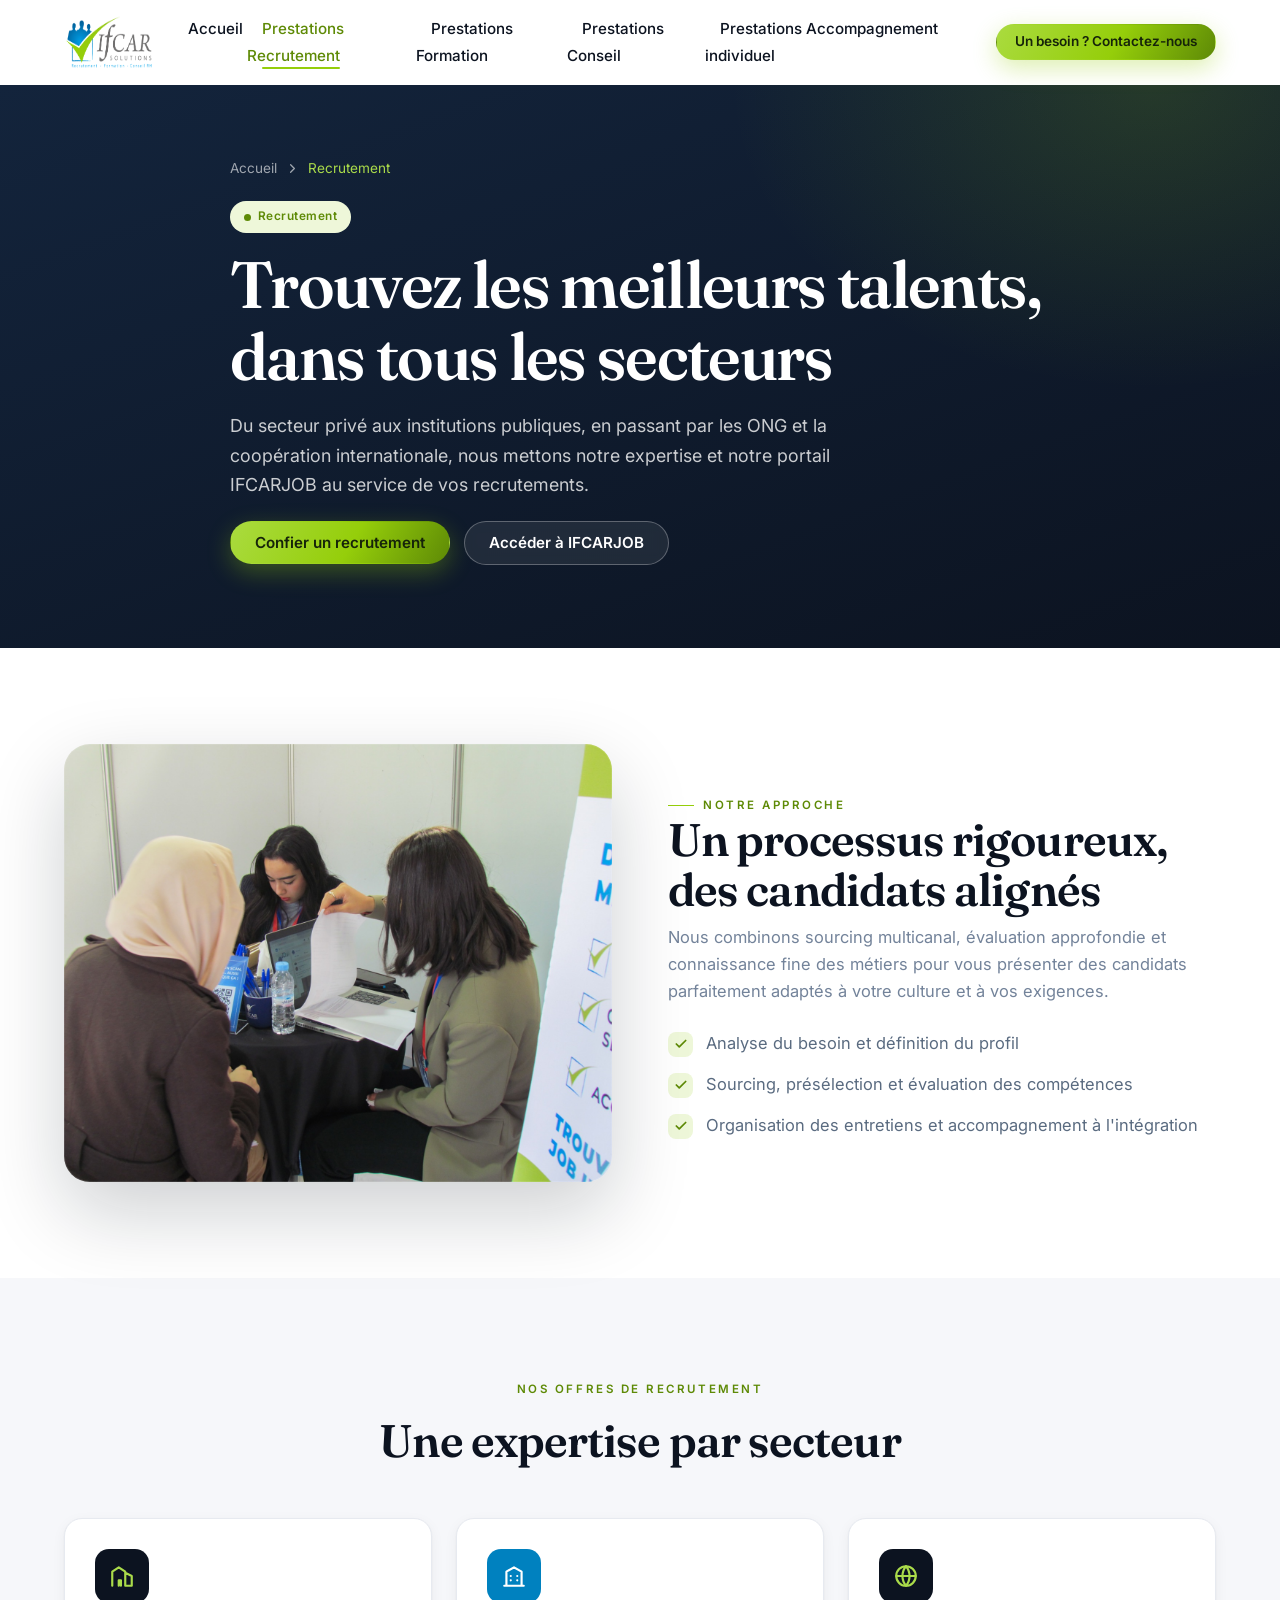
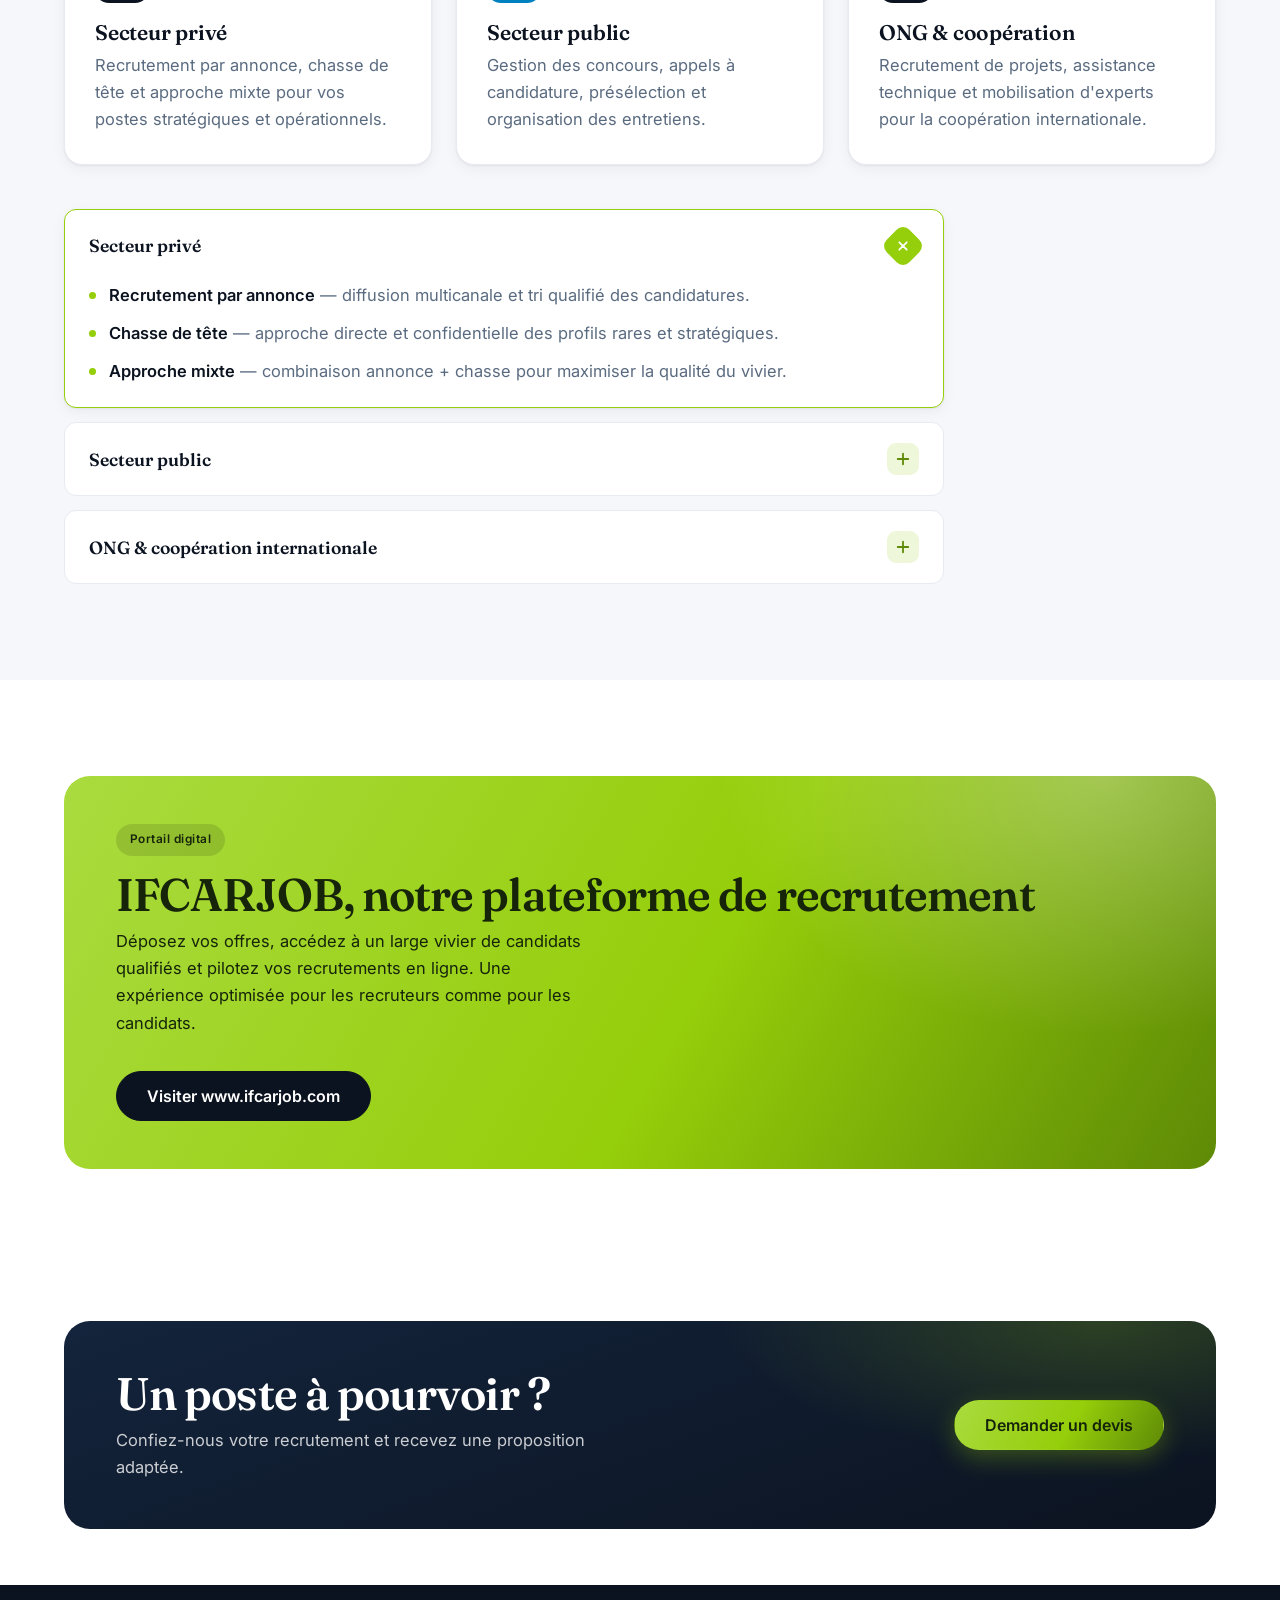
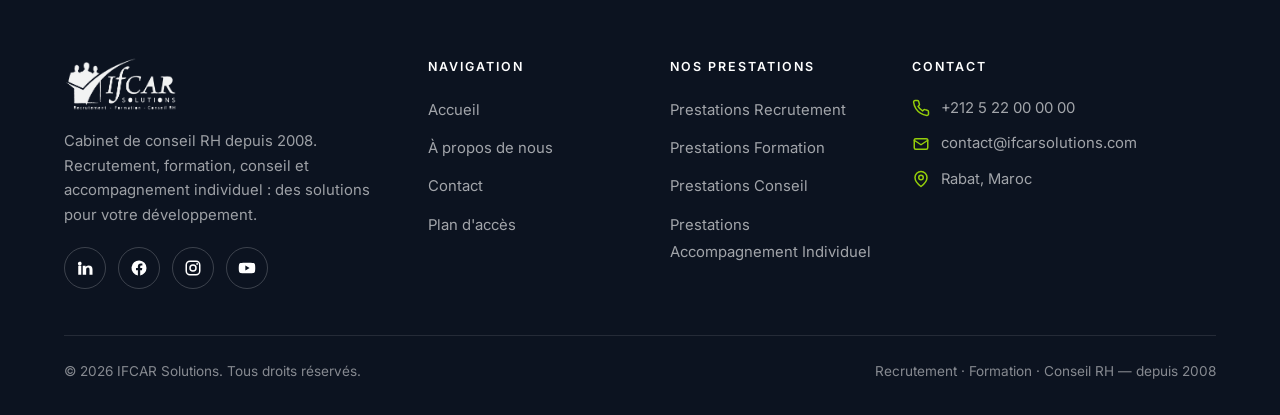
==== commit 66575a23: "Charte couleur IFCAR : vert #95ce0a (principal) + bleu #0081bf (secondaire), en remplacement du doré" ====
--- a/recrutement.html
+++ b/recrutement.html
@@ -138,7 +138,7 @@
     <div class="cta-band cta-band--gold reveal">
       <div class="cta-band__inner">
         <div>
-          <span class="pill" style="background:rgba(0,0,0,.12);color:#241a04">Portail digital</span>
+          <span class="pill" style="background:rgba(0,0,0,.12);color:#16240a">Portail digital</span>
           <h2 style="margin-top:14px">IFCARJOB, notre plateforme de recrutement</h2>
           <p>Déposez vos offres, accédez à un large vivier de candidats qualifiés et pilotez vos recrutements en ligne. Une expérience optimisée pour les recruteurs comme pour les candidats.</p>
         </div>
--- a/assets/css/style.css
+++ b/assets/css/style.css
@@ -1,6 +1,6 @@
 /* =================================================================
    IFCAR SOLUTIONS — Proposition 4
-   « Editorial Corporate » — design premium, sombre & doré
+   « Editorial Corporate » — premium, sombre + charte IFCAR (vert #95ce0a, bleu #0081bf)
    ================================================================= */
 
 /* ---------- Tokens ---------- */
@@ -18,14 +18,14 @@
   --paper-3:#eef1f6;
   --cream:#f8f5ee;        /* warm soft for accent areas */
 
-  --gold:#c79a3e;         /* primary accent — gold */
-  --gold-2:#b3862c;
-  --gold-soft:#f3ead4;
-  --blue:#1f6fb2;         /* secondary accent — IFCAR blue */
-  --blue-2:#175a92;
-  --blue-soft:#e7f0f8;
-
-  --grad-gold:linear-gradient(120deg,#d8af55 0%,#c79a3e 55%,#b3862c 100%);
+  --gold:#95ce0a;         /* VERT — charte IFCAR (accent principal) */
+  --gold-2:#5e8a06;
+  --gold-soft:#eef7d9;
+  --blue:#0081bf;         /* BLEU — charte IFCAR (accent secondaire) */
+  --blue-2:#006a9b;
+  --blue-soft:#e1f0f8;
+
+  --grad-gold:linear-gradient(120deg,#aadb3f 0%,#95ce0a 55%,#5e8a06 100%);
   --grad-navy:linear-gradient(160deg,#13243c 0%,#0c1320 100%);
 
   --radius:18px;
@@ -81,7 +81,7 @@
 .eyebrow::before{content:"";width:26px;height:1.5px;background:var(--gold);display:inline-block}
 .eyebrow--center{justify-content:center}
 .eyebrow--center::before{display:none}
-.eyebrow--light{color:#d8b25e}
+.eyebrow--light{color:#aadb4a}
 
 .lead{font-size:1.12rem;color:var(--slate);max-width:62ch}
 .center{text-align:center}
@@ -98,8 +98,8 @@
 .btn svg{width:18px;height:18px}
 .btn--primary{background:var(--ink);color:#fff;border-color:var(--ink)}
 .btn--primary:hover{transform:translateY(-2px);box-shadow:var(--shadow);background:#1a2740}
-.btn--gold{background:var(--grad-gold);color:#241a04;border-color:transparent;box-shadow:0 8px 24px rgba(199,154,62,.32)}
-.btn--gold:hover{transform:translateY(-2px);box-shadow:0 14px 34px rgba(199,154,62,.42)}
+.btn--gold{background:var(--grad-gold);color:#16240a;border-color:transparent;box-shadow:0 8px 24px rgba(149,206,10,.32)}
+.btn--gold:hover{transform:translateY(-2px);box-shadow:0 14px 34px rgba(149,206,10,.42)}
 .btn--blue{background:var(--blue);color:#fff}
 .btn--blue:hover{transform:translateY(-2px);background:var(--blue-2);box-shadow:var(--shadow)}
 .btn--outline{background:transparent;color:var(--ink);border-color:#cfd6e0}
@@ -207,8 +207,8 @@
 .hero::before{
   content:"";position:absolute;inset:0;z-index:-1;
   background:
-    radial-gradient(60% 80% at 85% 10%,rgba(199,154,62,.20),transparent 60%),
-    radial-gradient(50% 60% at 8% 90%,rgba(31,111,178,.22),transparent 60%);
+    radial-gradient(60% 80% at 85% 10%,rgba(149,206,10,.20),transparent 60%),
+    radial-gradient(50% 60% at 8% 90%,rgba(0,129,191,.22),transparent 60%);
 }
 .hero::after{
   content:"";position:absolute;inset:0;z-index:-1;opacity:.4;
@@ -222,7 +222,7 @@
 .hero__inner--simple .btn-row{margin-top:24px}
 #metiers{padding-top:60px;scroll-margin-top:80px}
 .hero h1{color:#fff;margin-top:18px}
-.hero h1 .accent{color:#e3c071}
+.hero h1 .accent{color:#aadb4a}
 .hero p{color:rgba(255,255,255,.78);font-size:1.16rem;max-width:54ch;margin-top:20px}
 .hero .btn-row{margin-top:34px}
 .hero__meta{display:flex;gap:34px;margin-top:46px;flex-wrap:wrap}
@@ -240,22 +240,22 @@
 .hero-card h3{color:#fff;font-size:1.15rem}
 .hero-card .hc-row{display:flex;align-items:center;gap:14px;padding:15px 0;border-bottom:1px solid rgba(255,255,255,.1)}
 .hero-card .hc-row:last-child{border-bottom:0;padding-bottom:0}
-.hero-card .hc-ic{width:42px;height:42px;border-radius:12px;background:rgba(199,154,62,.16);color:#e3c071;display:grid;place-items:center;flex:none}
+.hero-card .hc-ic{width:42px;height:42px;border-radius:12px;background:rgba(149,206,10,.16);color:#aadb4a;display:grid;place-items:center;flex:none}
 .hero-card .hc-ic svg{width:22px;height:22px}
 .hero-card .hc-row strong{color:#fff;display:block;font-size:.98rem}
 .hero-card .hc-row small{color:rgba(255,255,255,.6);font-size:.82rem}
 
 /* page hero (interior) */
 .page-hero{position:relative;background:var(--grad-navy);color:#fff;overflow:hidden;isolation:isolate}
-.page-hero::before{content:"";position:absolute;inset:0;z-index:-1;background:radial-gradient(55% 90% at 90% 0%,rgba(199,154,62,.16),transparent 60%)}
+.page-hero::before{content:"";position:absolute;inset:0;z-index:-1;background:radial-gradient(55% 90% at 90% 0%,rgba(149,206,10,.16),transparent 60%)}
 .page-hero__inner{padding:72px 0 84px;max-width:820px}
 .page-hero h1{color:#fff;margin-top:16px}
 .page-hero p{color:rgba(255,255,255,.78);font-size:1.12rem;margin-top:18px;max-width:60ch}
 .breadcrumb{display:flex;align-items:center;gap:8px;font-size:.85rem;color:rgba(255,255,255,.6);margin-bottom:22px}
 .breadcrumb a{color:rgba(255,255,255,.6)}
-.breadcrumb a:hover{color:#e3c071}
+.breadcrumb a:hover{color:#aadb4a}
 .breadcrumb svg{width:15px;height:15px}
-.breadcrumb span{color:#e3c071}
+.breadcrumb span{color:#aadb4a}
 
 /* ---------- Grids ---------- */
 .grid{display:grid;gap:24px}
@@ -270,7 +270,7 @@
 }
 .card .ic{
   width:54px;height:54px;border-radius:14px;display:grid;place-items:center;
-  background:var(--ink);color:#e3c071;margin-bottom:18px;
+  background:var(--ink);color:#aadb4a;margin-bottom:18px;
 }
 .card .ic svg{width:26px;height:26px}
 .card h3{margin-bottom:8px}
@@ -302,7 +302,7 @@
 }
 .bento .b:hover{transform:translateY(-5px);box-shadow:var(--shadow)}
 .bento .b__idx{font-family:var(--ff-serif);font-size:.95rem;color:var(--gold-2);letter-spacing:.05em}
-.bento .b .ic{width:54px;height:54px;border-radius:14px;display:grid;place-items:center;background:var(--ink);color:#e3c071;margin:0 0 18px}
+.bento .b .ic{width:54px;height:54px;border-radius:14px;display:grid;place-items:center;background:var(--ink);color:#aadb4a;margin:0 0 18px}
 .bento .b .ic svg{width:26px;height:26px}
 .bento .b.is-blue .ic{background:var(--blue);color:#fff}
 .bento .b h3{margin-bottom:8px}
@@ -334,7 +334,7 @@
 }
 .section--dark .stat{background:rgba(255,255,255,.04);border-color:rgba(255,255,255,.12)}
 .stat .num{font-family:var(--ff-serif);font-size:clamp(2.3rem,4vw,3rem);color:var(--gold-2);line-height:1;font-weight:600}
-.section--dark .stat .num{color:#e3c071}
+.section--dark .stat .num{color:#aadb4a}
 .stat .lbl{margin-top:10px;font-size:.88rem;color:var(--muted);letter-spacing:.01em}
 .section--dark .stat .lbl{color:rgba(255,255,255,.62)}
 
@@ -377,7 +377,7 @@
 .quote-card .qmark{font-family:var(--ff-serif);font-size:4rem;line-height:.6;color:var(--gold);height:30px}
 .quote-card p{color:var(--ink);font-size:1.02rem}
 .quote-card .who{display:flex;align-items:center;gap:13px;margin-top:22px}
-.quote-card .av{width:46px;height:46px;border-radius:50%;background:var(--ink);color:#e3c071;display:grid;place-items:center;font-weight:600;font-size:.9rem;font-family:var(--ff-serif)}
+.quote-card .av{width:46px;height:46px;border-radius:50%;background:var(--ink);color:#aadb4a;display:grid;place-items:center;font-weight:600;font-size:.9rem;font-family:var(--ff-serif)}
 .quote-card .who strong{display:block;font-size:.95rem}
 .quote-card .who span{font-size:.83rem;color:var(--muted)}
 
@@ -443,7 +443,7 @@
   font-family:inherit;font-size:.95rem;padding:13px 15px;border:1px solid var(--line);
   border-radius:11px;background:var(--paper-2);color:var(--ink);transition:border-color .2s,box-shadow .2s,background .2s;
 }
-.field input:focus,.field select:focus,.field textarea:focus{outline:none;border-color:var(--gold);background:#fff;box-shadow:0 0 0 4px rgba(199,154,62,.13)}
+.field input:focus,.field select:focus,.field textarea:focus{outline:none;border-color:var(--gold);background:#fff;box-shadow:0 0 0 4px rgba(149,206,10,.13)}
 .field textarea{min-height:130px;resize:vertical}
 .consent{display:flex;gap:11px;align-items:flex-start;font-size:.85rem;color:var(--muted);margin:6px 0 20px}
 .consent input{margin-top:3px;accent-color:var(--gold-2);width:17px;height:17px;flex:none}
@@ -454,7 +454,7 @@
 /* info list (contact) */
 .info-list{display:grid;gap:16px}
 .info-item{display:flex;gap:15px;align-items:flex-start}
-.info-item .ic{width:48px;height:48px;border-radius:13px;background:var(--ink);color:#e3c071;display:grid;place-items:center;flex:none}
+.info-item .ic{width:48px;height:48px;border-radius:13px;background:var(--ink);color:#aadb4a;display:grid;place-items:center;flex:none}
 .info-item .ic svg{width:22px;height:22px}
 .info-item strong{display:block;font-size:.95rem}
 .info-item a,.info-item span{color:var(--slate);font-size:.95rem}
@@ -464,19 +464,19 @@
 .portal-links{display:grid;gap:12px}
 .portal-link{display:flex;align-items:center;gap:14px;padding:15px 18px;border-radius:14px;border:1px solid var(--line);background:#fff;transition:transform .25s,box-shadow .25s,border-color .25s}
 .portal-link:hover{transform:translateY(-3px);box-shadow:var(--shadow-sm);border-color:var(--gold)}
-.portal-link .pic{width:46px;height:46px;border-radius:11px;background:var(--ink);color:#e3c071;display:grid;place-items:center;font-weight:700;font-size:.78rem;flex:none;font-family:var(--ff-sans)}
+.portal-link .pic{width:46px;height:46px;border-radius:11px;background:var(--ink);color:#aadb4a;display:grid;place-items:center;font-weight:700;font-size:.78rem;flex:none;font-family:var(--ff-sans)}
 .portal-link strong{display:block;font-size:.96rem}
 .portal-link small{color:var(--muted);font-size:.82rem}
 
 /* ---------- CTA band ---------- */
 .cta-band{position:relative;border-radius:var(--radius-lg);overflow:hidden;background:var(--grad-navy);color:#fff;isolation:isolate}
-.cta-band::before{content:"";position:absolute;inset:0;z-index:-1;background:radial-gradient(60% 120% at 90% 0%,rgba(199,154,62,.22),transparent 55%)}
+.cta-band::before{content:"";position:absolute;inset:0;z-index:-1;background:radial-gradient(60% 120% at 90% 0%,rgba(149,206,10,.22),transparent 55%)}
 .cta-band__inner{display:flex;align-items:center;justify-content:space-between;gap:34px;padding:48px 52px;flex-wrap:wrap}
 .cta-band h2{color:#fff}
 .cta-band p{color:rgba(255,255,255,.78);margin-top:8px;max-width:48ch}
 .cta-band--gold{background:var(--grad-gold)}
 .cta-band--gold::before{background:radial-gradient(60% 120% at 90% 0%,rgba(255,255,255,.3),transparent 55%)}
-.cta-band--gold h2,.cta-band--gold p{color:#241a04}
+.cta-band--gold h2,.cta-band--gold p{color:#16240a}
 
 /* divider */
 .divider-img{border:0;height:1px;background:linear-gradient(90deg,transparent,var(--line),transparent);margin:0}
@@ -490,7 +490,7 @@
 .footer h5{font-family:var(--ff-sans);color:#fff;font-size:.78rem;letter-spacing:.16em;text-transform:uppercase;margin-bottom:18px;font-weight:600}
 .footer ul{display:grid;gap:11px}
 .footer ul a{color:rgba(255,255,255,.62);font-size:.93rem;transition:.2s}
-.footer ul a:hover{color:#e3c071;padding-left:4px}
+.footer ul a:hover{color:#aadb4a;padding-left:4px}
 .footer .portal-link{background:rgba(255,255,255,.05);border-color:rgba(255,255,255,.12)}
 .footer .portal-link strong{color:#fff}
 .footer .portal-link small{color:rgba(255,255,255,.55)}
@@ -498,7 +498,7 @@
 .foot-contact li{display:flex;align-items:center;gap:11px;font-size:.92rem;color:rgba(255,255,255,.62)}
 .foot-contact svg{width:18px;height:18px;color:var(--gold);flex:none}
 .foot-contact a{color:rgba(255,255,255,.62)}
-.foot-contact a:hover{color:#e3c071}
+.foot-contact a:hover{color:#aadb4a}
 .footer__bottom{
   margin-top:46px;padding-top:24px;border-top:1px solid rgba(255,255,255,.1);
   display:flex;justify-content:space-between;gap:16px;flex-wrap:wrap;
